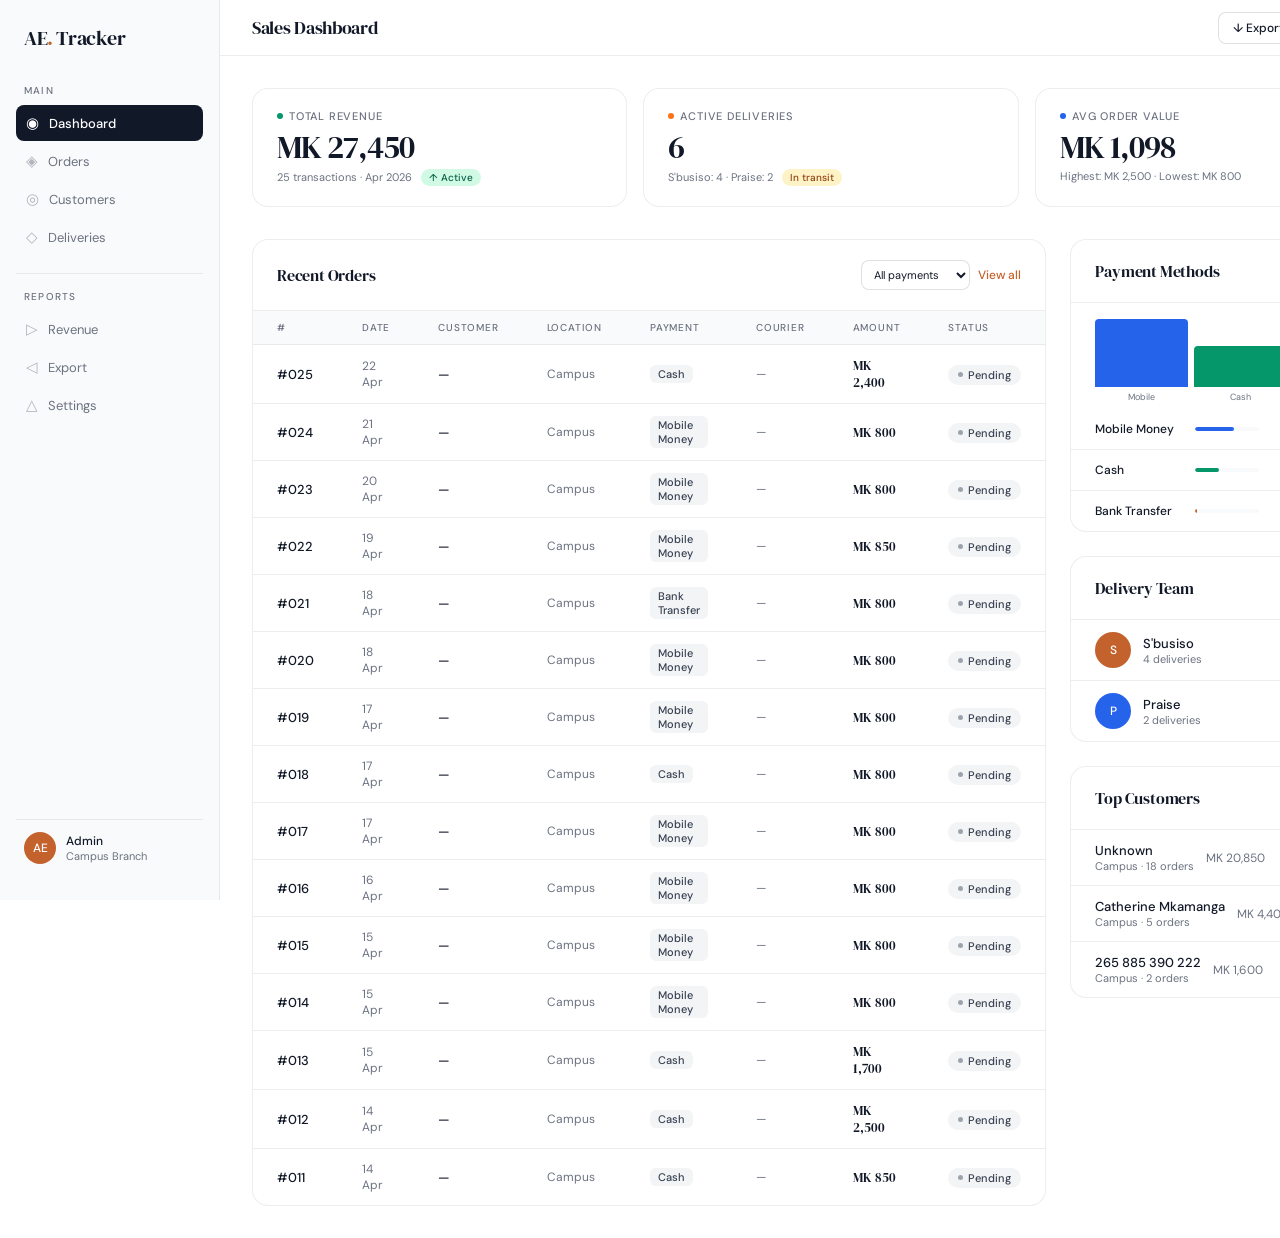
==== AE_Sales_Dashboard.html @ 4b4329ef "Initial commit: AE Tracker sales dashboard with Supabase backend" ====
<!DOCTYPE html>
<html lang="en">
<head>
<meta charset="UTF-8">
<meta name="viewport" content="width=device-width, initial-scale=1.0">
<title>AE Sales Tracker</title>
<link rel="preconnect" href="https://fonts.googleapis.com">
<link href="https://fonts.googleapis.com/css2?family=DM+Serif+Display:ital@0;1&family=DM+Sans:opsz,wght@9..40,300;9..40,400;9..40,500&display=swap" rel="stylesheet">
<style>
  *, *::before, *::after { box-sizing: border-box; margin: 0; padding: 0; }

  :root {
    --bg: #FFFFFF;
    --sidebar: #F9FAFB;
    --surface: #FFFFFF;
    --border: rgba(0,0,0,0.07);
    --border-md: rgba(0,0,0,0.12);
    --text: #111827;
    --muted: #6B7280;
    --accent: #C4622D;
    --success: #059669;
    --warning: #F97316;
    --danger: #DC2626;
    --info: #2563EB;
    --radius: 12px;
    --radius-lg: 16px;
  }

  body {
    font-family: 'DM Sans', sans-serif;
    background: var(--bg);
    color: var(--text);
    display: flex;
    min-height: 100vh;
    font-size: 14px;
  }

  /* SIDEBAR */
  .sidebar {
    width: 220px;
    flex-shrink: 0;
    background: var(--sidebar);
    border-right: 1px solid var(--border);
    display: flex;
    flex-direction: column;
    padding: 1.5rem 1rem;
    position: fixed;
    top: 0; left: 0; bottom: 0;
  }

  .logo {
    font-family: 'DM Serif Display', serif;
    font-size: 20px;
    letter-spacing: -0.4px;
    color: var(--text);
    margin-bottom: 2rem;
    padding: 0 0.5rem;
  }
  .logo span { color: var(--accent); }

  .nav-section {
    font-size: 10px;
    font-weight: 500;
    letter-spacing: 1.2px;
    text-transform: uppercase;
    color: var(--muted);
    padding: 0 0.5rem;
    margin-bottom: 0.5rem;
  }

  .nav-item {
    display: flex;
    align-items: center;
    gap: 10px;
    padding: 8px 10px;
    border-radius: 8px;
    cursor: pointer;
    color: var(--muted);
    font-size: 13px;
    font-weight: 400;
    margin-bottom: 2px;
    transition: all 0.15s;
    text-decoration: none;
  }

  .nav-item:hover { background: rgba(0,0,0,0.04); color: var(--text); }
  .nav-item.active { background: var(--text); color: #fff; font-weight: 500; }
  .nav-item.active .nav-icon { opacity: 1; }
  .nav-icon { opacity: 0.5; font-size: 15px; }

  .nav-divider { height: 1px; background: var(--border); margin: 1rem 0; }

  .sidebar-footer {
    margin-top: auto;
    padding: 0.75rem 0.5rem;
    border-top: 1px solid var(--border);
    display: flex;
    align-items: center;
    gap: 10px;
    cursor: pointer;
  }

  .avatar {
    width: 32px; height: 32px;
    background: var(--accent);
    border-radius: 50%;
    display: flex; align-items: center; justify-content: center;
    font-size: 12px; font-weight: 500; color: #fff;
    flex-shrink: 0;
  }

  .avatar-info .name { font-size: 12px; font-weight: 500; }
  .avatar-info .role { font-size: 11px; color: var(--muted); }

  /* MAIN */
  .main {
    margin-left: 220px;
    flex: 1;
    display: flex;
    flex-direction: column;
  }

  .topbar {
    height: 56px;
    border-bottom: 1px solid var(--border);
    display: flex;
    align-items: center;
    justify-content: space-between;
    padding: 0 2rem;
    position: sticky;
    top: 0;
    background: var(--bg);
    z-index: 10;
  }

  .topbar-title {
    font-family: 'DM Serif Display', serif;
    font-size: 18px;
    letter-spacing: -0.3px;
  }

  .topbar-right {
    display: flex;
    align-items: center;
    gap: 10px;
  }

  .btn {
    display: inline-flex;
    align-items: center;
    gap: 6px;
    padding: 7px 14px;
    border-radius: 8px;
    font-family: 'DM Sans', sans-serif;
    font-size: 12px;
    font-weight: 500;
    cursor: pointer;
    border: 1px solid var(--border-md);
    background: var(--bg);
    color: var(--text);
    transition: all 0.15s;
  }

  .btn:hover { background: var(--sidebar); }

  .btn-primary {
    background: var(--text);
    color: #fff;
    border-color: var(--text);
  }

  .btn-primary:hover { background: #1f2937; }

  .content { padding: 2rem; }

  /* METRIC CARDS */
  .metric-grid {
    display: grid;
    grid-template-columns: repeat(3, 1fr);
    gap: 1rem;
    margin-bottom: 2rem;
  }

  .metric-card {
    background: var(--surface);
    border: 1px solid var(--border);
    border-radius: var(--radius-lg);
    padding: 1.25rem 1.5rem;
    transition: border-color 0.2s;
  }

  .metric-card:hover { border-color: var(--border-md); }

  .metric-label {
    font-size: 11px;
    font-weight: 500;
    letter-spacing: 0.8px;
    text-transform: uppercase;
    color: var(--muted);
    margin-bottom: 0.5rem;
    display: flex;
    align-items: center;
    gap: 6px;
  }

  .metric-label .dot {
    width: 6px; height: 6px;
    border-radius: 50%;
  }

  .metric-value {
    font-family: 'DM Serif Display', serif;
    font-size: 32px;
    letter-spacing: -1px;
    color: var(--text);
    line-height: 1;
    margin-bottom: 0.4rem;
  }

  .metric-sub {
    font-size: 11px;
    color: var(--muted);
  }

  .metric-badge {
    display: inline-flex;
    align-items: center;
    gap: 3px;
    padding: 2px 8px;
    border-radius: 999px;
    font-size: 10px;
    font-weight: 500;
    margin-left: 6px;
  }

  .badge-up { background: #D1FAE5; color: #065F46; }
  .badge-warn { background: #FEF3C7; color: #92400E; }

  /* GRID LAYOUT */
  .dashboard-grid {
    display: grid;
    grid-template-columns: 1fr 340px;
    gap: 1.5rem;
  }

  /* SECTION CARD */
  .section-card {
    background: var(--surface);
    border: 1px solid var(--border);
    border-radius: var(--radius-lg);
    overflow: hidden;
  }

  .section-header {
    display: flex;
    align-items: center;
    justify-content: space-between;
    padding: 1.25rem 1.5rem;
    border-bottom: 1px solid var(--border);
  }

  .section-title {
    font-family: 'DM Serif Display', serif;
    font-size: 16px;
    letter-spacing: -0.2px;
  }

  .section-action {
    font-size: 12px;
    color: var(--accent);
    cursor: pointer;
    font-weight: 500;
  }

  /* STATUS BADGE */
  .status {
    display: inline-flex;
    align-items: center;
    gap: 5px;
    padding: 3px 10px;
    border-radius: 999px;
    font-size: 11px;
    font-weight: 500;
  }

  .status-dot { width: 5px; height: 5px; border-radius: 50%; }

  .status-delivered { background: #D1FAE5; color: #065F46; }
  .status-delivered .status-dot { background: #059669; }
  .status-transit { background: #FEF3C7; color: #92400E; }
  .status-transit .status-dot { background: #F97316; animation: blink 1.5s infinite; }
  .status-pending { background: #F3F4F6; color: #374151; }
  .status-pending .status-dot { background: #9CA3AF; }

  @keyframes blink { 0%,100%{opacity:1} 50%{opacity:0.3} }

  /* ORDER TABLE */
  .order-table { width: 100%; border-collapse: collapse; }

  .order-table th {
    text-align: left;
    font-size: 10px;
    font-weight: 500;
    letter-spacing: 0.8px;
    text-transform: uppercase;
    color: var(--muted);
    padding: 10px 1.5rem;
    border-bottom: 1px solid var(--border);
    background: var(--sidebar);
  }

  .order-table td {
    padding: 12px 1.5rem;
    border-bottom: 1px solid var(--border);
    font-size: 13px;
    color: var(--text);
  }

  .order-table tr:last-child td { border-bottom: none; }
  .order-table tr:hover td { background: #FAFAFA; }

  .order-no { font-weight: 500; color: var(--muted); font-size: 12px; }
  .order-customer { font-weight: 500; }
  .order-amount { font-family: 'DM Serif Display', serif; font-size: 15px; }

  .payment-pill {
    display: inline-flex;
    align-items: center;
    gap: 4px;
    padding: 2px 8px;
    border-radius: 6px;
    font-size: 11px;
    font-weight: 500;
    background: #F3F4F6;
    color: #374151;
  }

  /* RIGHT COLUMN */
  .right-col { display: flex; flex-direction: column; gap: 1.5rem; }

  /* PAYMENT BREAKDOWN */
  .payment-row {
    display: flex;
    align-items: center;
    padding: 12px 1.5rem;
    border-bottom: 1px solid var(--border);
    gap: 10px;
  }
  .payment-row:last-child { border-bottom: none; }

  .payment-bar-wrap { flex: 1; height: 4px; background: var(--sidebar); border-radius: 2px; overflow: hidden; }
  .payment-bar { height: 100%; border-radius: 2px; transition: width 0.6s ease; }

  .payment-method { font-size: 12px; font-weight: 500; min-width: 90px; }
  .payment-pct { font-size: 11px; color: var(--muted); min-width: 36px; text-align: right; }
  .payment-amount { font-size: 12px; font-weight: 500; min-width: 70px; text-align: right; }

  /* DELIVERY TEAM */
  .courier-card {
    display: flex;
    align-items: center;
    gap: 12px;
    padding: 12px 1.5rem;
    border-bottom: 1px solid var(--border);
  }
  .courier-card:last-child { border-bottom: none; }

  .courier-av {
    width: 36px; height: 36px;
    border-radius: 50%;
    display: flex; align-items: center; justify-content: center;
    font-size: 12px; font-weight: 500; color: #fff;
    flex-shrink: 0;
  }

  .courier-name { font-size: 13px; font-weight: 500; }
  .courier-deliveries { font-size: 11px; color: var(--muted); }
  .courier-revenue { font-family: 'DM Serif Display', serif; font-size: 14px; margin-left: auto; }

  /* MINI CHART */
  .chart-area {
    padding: 1.25rem 1.5rem;
  }

  .bar-chart {
    display: flex;
    align-items: flex-end;
    gap: 6px;
    height: 80px;
    margin-bottom: 6px;
  }

  .bar-col { flex: 1; display: flex; flex-direction: column; align-items: center; gap: 4px; }

  .bar {
    width: 100%;
    border-radius: 4px 4px 0 0;
    transition: opacity 0.2s;
    cursor: pointer;
  }
  .bar:hover { opacity: 0.75; }

  .bar-label { font-size: 9px; color: var(--muted); text-align: center; }

  /* SUBSCRIPTION / CUSTOMER SECTION */
  .sub-row {
    display: flex;
    align-items: center;
    gap: 12px;
    padding: 12px 1.5rem;
    border-bottom: 1px solid var(--border);
  }
  .sub-row:last-child { border-bottom: none; }

  .sub-name { font-size: 13px; font-weight: 500; flex: 1; }
  .sub-location { font-size: 11px; color: var(--muted); }
  .sub-count { font-size: 12px; color: var(--muted); min-width: 50px; text-align: right; }

  /* FADE IN */
  .fade { opacity: 0; transform: translateY(10px); animation: fadeIn 0.4s ease forwards; }
  @keyframes fadeIn { to { opacity: 1; transform: none; } }
  .d1 { animation-delay: 0.05s; }
  .d2 { animation-delay: 0.12s; }
  .d3 { animation-delay: 0.2s; }
  .d4 { animation-delay: 0.28s; }
  .d5 { animation-delay: 0.36s; }
  .d6 { animation-delay: 0.44s; }

  /* ADD ORDER MODAL */
  .modal-overlay {
    display: none;
    position: fixed; inset: 0;
    background: rgba(0,0,0,0.3);
    z-index: 100;
    align-items: center;
    justify-content: center;
  }
  .modal-overlay.open { display: flex; }

  .modal {
    background: #fff;
    border-radius: var(--radius-lg);
    width: 420px;
    border: 1px solid var(--border-md);
    overflow: hidden;
  }

  .modal-header {
    padding: 1.25rem 1.5rem;
    border-bottom: 1px solid var(--border);
    display: flex;
    align-items: center;
    justify-content: space-between;
  }

  .modal-title {
    font-family: 'DM Serif Display', serif;
    font-size: 17px;
  }

  .modal-close {
    width: 28px; height: 28px;
    border-radius: 6px;
    border: 1px solid var(--border);
    background: none;
    cursor: pointer;
    display: flex; align-items: center; justify-content: center;
    font-size: 16px;
    color: var(--muted);
  }

  .modal-close:hover { background: var(--sidebar); }

  .modal-body { padding: 1.25rem 1.5rem; display: flex; flex-direction: column; gap: 12px; }

  .form-field { display: flex; flex-direction: column; gap: 5px; }
  .form-label { font-size: 11px; font-weight: 500; color: var(--muted); text-transform: uppercase; letter-spacing: 0.6px; }

  .form-input, .form-select {
    height: 38px;
    border: 1px solid var(--border-md);
    border-radius: 8px;
    padding: 0 12px;
    font-family: 'DM Sans', sans-serif;
    font-size: 13px;
    color: var(--text);
    outline: none;
    transition: border-color 0.15s;
    background: var(--bg);
    width: 100%;
  }

  .form-input:focus, .form-select:focus { border-color: var(--accent); }

  .modal-footer {
    padding: 1rem 1.5rem;
    border-top: 1px solid var(--border);
    display: flex;
    gap: 8px;
    justify-content: flex-end;
  }

  .toast {
    position: fixed;
    bottom: 1.5rem; right: 1.5rem;
    background: var(--text);
    color: #fff;
    padding: 10px 16px;
    border-radius: 8px;
    font-size: 13px;
    font-weight: 500;
    z-index: 200;
    opacity: 0;
    transform: translateY(8px);
    transition: all 0.2s;
    pointer-events: none;
  }
  .toast.show { opacity: 1; transform: none; }
</style>
</head>
<body>

<!-- SIDEBAR -->
<aside class="sidebar">
  <div class="logo">AE<span>.</span> Tracker</div>

  <div class="nav-section">Main</div>
  <a class="nav-item active" href="#">
    <span class="nav-icon">◉</span> Dashboard
  </a>
  <a class="nav-item" href="#">
    <span class="nav-icon">◈</span> Orders
  </a>
  <a class="nav-item" href="#">
    <span class="nav-icon">◎</span> Customers
  </a>
  <a class="nav-item" href="#">
    <span class="nav-icon">◇</span> Deliveries
  </a>

  <div class="nav-divider"></div>

  <div class="nav-section">Reports</div>
  <a class="nav-item" href="#">
    <span class="nav-icon">▷</span> Revenue
  </a>
  <a class="nav-item" href="#">
    <span class="nav-icon">◁</span> Export
  </a>
  <a class="nav-item" href="#">
    <span class="nav-icon">△</span> Settings
  </a>

  <div class="sidebar-footer">
    <div class="avatar">AE</div>
    <div class="avatar-info">
      <div class="name">Admin</div>
      <div class="role">Campus Branch</div>
    </div>
  </div>
</aside>

<!-- MAIN -->
<main class="main">
  <header class="topbar">
    <div class="topbar-title">Sales Dashboard</div>
    <div class="topbar-right">
      <button class="btn" onclick="exportData()">↓ Export</button>
      <button class="btn btn-primary" onclick="openModal()">+ New Order</button>
    </div>
  </header>

  <div class="content">

    <!-- METRICS -->
    <div class="metric-grid">
      <div class="metric-card fade d1">
        <div class="metric-label"><span class="dot" style="background:#059669"></span>Total Revenue</div>
        <div class="metric-value">MK 27,450</div>
        <div class="metric-sub">25 transactions · Apr 2026 <span class="metric-badge badge-up">↑ Active</span></div>
      </div>
      <div class="metric-card fade d2">
        <div class="metric-label"><span class="dot" style="background:#F97316"></span>Active Deliveries</div>
        <div class="metric-value">6</div>
        <div class="metric-sub">S'busiso: 4 · Praise: 2 <span class="metric-badge badge-warn">In transit</span></div>
      </div>
      <div class="metric-card fade d3">
        <div class="metric-label"><span class="dot" style="background:#2563EB"></span>Avg Order Value</div>
        <div class="metric-value">MK 1,098</div>
        <div class="metric-sub">Highest: MK 2,500 · Lowest: MK 800</div>
      </div>
    </div>

    <!-- DASHBOARD GRID -->
    <div class="dashboard-grid">

      <!-- LEFT: ORDER FEED -->
      <div>
        <div class="section-card fade d4">
          <div class="section-header">
            <div class="section-title">Recent Orders</div>
            <div style="display:flex;gap:8px;align-items:center;">
              <select class="form-select" style="height:30px;font-size:11px;padding:0 8px;width:auto;" onchange="filterOrders(this.value)">
                <option value="all">All payments</option>
                <option value="Mobile Money">Mobile Money</option>
                <option value="Cash">Cash</option>
                <option value="Bank Transfer">Bank Transfer</option>
              </select>
              <span class="section-action">View all</span>
            </div>
          </div>
          <table class="order-table" id="orderTable">
            <thead>
              <tr>
                <th>#</th>
                <th>Date</th>
                <th>Customer</th>
                <th>Location</th>
                <th>Payment</th>
                <th>Courier</th>
                <th>Amount</th>
                <th>Status</th>
              </tr>
            </thead>
            <tbody id="orderBody"></tbody>
          </table>
        </div>
      </div>

      <!-- RIGHT COLUMN -->
      <div class="right-col">

        <!-- PAYMENT BREAKDOWN -->
        <div class="section-card fade d5">
          <div class="section-header">
            <div class="section-title">Payment Methods</div>
          </div>
          <div class="chart-area" style="padding-bottom:0">
            <div class="bar-chart" id="barChart"></div>
          </div>
          <div id="paymentRows"></div>
        </div>

        <!-- DELIVERY TEAM -->
        <div class="section-card fade d6">
          <div class="section-header">
            <div class="section-title">Delivery Team</div>
          </div>
          <div id="courierList"></div>
        </div>

        <!-- TOP CUSTOMERS -->
        <div class="section-card fade d6">
          <div class="section-header">
            <div class="section-title">Top Customers</div>
          </div>
          <div id="customerList"></div>
        </div>

      </div>
    </div>
  </div>
</main>

<!-- ADD ORDER MODAL -->
<div class="modal-overlay" id="modalOverlay" onclick="if(event.target===this)closeModal()">
  <div class="modal">
    <div class="modal-header">
      <div class="modal-title">New Order</div>
      <button class="modal-close" onclick="closeModal()">×</button>
    </div>
    <div class="modal-body">
      <div style="display:grid;grid-template-columns:1fr 1fr;gap:12px;">
        <div class="form-field">
          <label class="form-label">Customer Name</label>
          <input class="form-input" id="f-customer" placeholder="Full name" />
        </div>
        <div class="form-field">
          <label class="form-label">Phone</label>
          <input class="form-input" id="f-phone" placeholder="265 8XX XXX XXX" />
        </div>
      </div>
      <div style="display:grid;grid-template-columns:1fr 1fr;gap:12px;">
        <div class="form-field">
          <label class="form-label">Amount (MK)</label>
          <input class="form-input" id="f-amount" type="number" placeholder="0" />
        </div>
        <div class="form-field">
          <label class="form-label">Payment Method</label>
          <select class="form-select" id="f-payment">
            <option>Mobile Money</option>
            <option>Cash</option>
            <option>Bank Transfer</option>
          </select>
        </div>
      </div>
      <div style="display:grid;grid-template-columns:1fr 1fr;gap:12px;">
        <div class="form-field">
          <label class="form-label">Location</label>
          <input class="form-input" id="f-location" value="Campus" />
        </div>
        <div class="form-field">
          <label class="form-label">Courier</label>
          <select class="form-select" id="f-courier">
            <option>S'busiso</option>
            <option>Praise</option>
            <option>Peter Kalua</option>
          </select>
        </div>
      </div>
      <div class="form-field">
        <label class="form-label">Notes (optional)</label>
        <input class="form-input" id="f-notes" placeholder="Any delivery notes..." />
      </div>
    </div>
    <div class="modal-footer">
      <button class="btn" onclick="closeModal()">Cancel</button>
      <button class="btn btn-primary" onclick="submitOrder()">Add Order</button>
    </div>
  </div>
</div>

<div class="toast" id="toast"></div>

<script>
const RAW_ORDERS = [
  {no:1, date:'07 Apr',customer:'—',phone:'—',location:'Campus',payment:'Mobile Money',courier:"S'busiso",amount:2100,status:'delivered'},
  {no:2, date:'08 Apr',customer:'—',phone:'265 885 390 222',location:'Campus',payment:'Mobile Money',courier:"S'busiso",amount:800,status:'delivered'},
  {no:3, date:'08 Apr',customer:'Catherine Mkamanga',phone:'—',location:'Campus',payment:'Mobile Money',courier:"S'busiso",amount:800,status:'delivered'},
  {no:4, date:'08 Apr',customer:'—',phone:'—',location:'Campus',payment:'Mobile Money',courier:"S'busiso",amount:850,status:'delivered'},
  {no:5, date:'09 Apr',customer:'Catherine Mkamanga',phone:'265 885 390 222',location:'Campus',payment:'Mobile Money',courier:'Praise',amount:900,status:'delivered'},
  {no:6, date:'10 Apr',customer:'Catherine Mkamanga',phone:'265 885 390 222',location:'Campus',payment:'Mobile Money',courier:'Praise',amount:900,status:'delivered'},
  {no:7, date:'12 Apr',customer:'Catherine Mkamanga',phone:'265 885 390 222',location:'Campus',payment:'Mobile Money',courier:'—',amount:900,status:'transit'},
  {no:8, date:'13 Apr',customer:'Catherine Mkamanga',phone:'265 885 390 222',location:'Campus',payment:'Mobile Money',courier:'—',amount:900,status:'transit'},
  {no:9, date:'13 Apr',customer:'—',phone:'265 885 390 222',location:'Campus',payment:'Mobile Money',courier:'—',amount:800,status:'transit'},
  {no:10,date:'14 Apr',customer:'—',phone:'—',location:'Campus',payment:'Cash',courier:'—',amount:1600,status:'pending'},
  {no:11,date:'14 Apr',customer:'—',phone:'—',location:'Campus',payment:'Cash',courier:'—',amount:850,status:'pending'},
  {no:12,date:'14 Apr',customer:'—',phone:'—',location:'Campus',payment:'Cash',courier:'—',amount:2500,status:'pending'},
  {no:13,date:'15 Apr',customer:'—',phone:'—',location:'Campus',payment:'Cash',courier:'—',amount:1700,status:'pending'},
  {no:14,date:'15 Apr',customer:'—',phone:'—',location:'Campus',payment:'Mobile Money',courier:'—',amount:800,status:'pending'},
  {no:15,date:'15 Apr',customer:'—',phone:'—',location:'Campus',payment:'Mobile Money',courier:'—',amount:800,status:'pending'},
  {no:16,date:'16 Apr',customer:'—',phone:'—',location:'Campus',payment:'Mobile Money',courier:'—',amount:800,status:'pending'},
  {no:17,date:'17 Apr',customer:'—',phone:'—',location:'Campus',payment:'Mobile Money',courier:'—',amount:800,status:'pending'},
  {no:18,date:'17 Apr',customer:'—',phone:'—',location:'Campus',payment:'Cash',courier:'—',amount:800,status:'pending'},
  {no:19,date:'17 Apr',customer:'—',phone:'—',location:'Campus',payment:'Mobile Money',courier:'—',amount:800,status:'pending'},
  {no:20,date:'18 Apr',customer:'—',phone:'—',location:'Campus',payment:'Mobile Money',courier:'—',amount:800,status:'pending'},
  {no:21,date:'18 Apr',customer:'—',phone:'—',location:'Campus',payment:'Bank Transfer',courier:'—',amount:800,status:'pending'},
  {no:22,date:'19 Apr',customer:'—',phone:'—',location:'Campus',payment:'Mobile Money',courier:'—',amount:850,status:'pending'},
  {no:23,date:'20 Apr',customer:'—',phone:'—',location:'Campus',payment:'Mobile Money',courier:'—',amount:800,status:'pending'},
  {no:24,date:'21 Apr',customer:'—',phone:'—',location:'Campus',payment:'Mobile Money',courier:'—',amount:800,status:'pending'},
  {no:25,date:'22 Apr',customer:'—',phone:'—',location:'Campus',payment:'Cash',courier:'—',amount:2400,status:'pending'},
];

let orders = [...RAW_ORDERS];
let filterVal = 'all';

function statusBadge(s) {
  if (s === 'delivered') return '<span class="status status-delivered"><span class="status-dot"></span>Delivered</span>';
  if (s === 'transit')   return '<span class="status status-transit"><span class="status-dot"></span>In Transit</span>';
  return '<span class="status status-pending"><span class="status-dot"></span>Pending</span>';
}

function renderOrders() {
  const filtered = filterVal === 'all' ? orders : orders.filter(o => o.payment === filterVal);
  const tbody = document.getElementById('orderBody');
  tbody.innerHTML = filtered.slice(-15).reverse().map(o => `
    <tr>
      <td class="order-no">#${String(o.no).padStart(3,'0')}</td>
      <td style="color:var(--muted);font-size:12px">${o.date}</td>
      <td class="order-customer">${o.customer}</td>
      <td style="font-size:12px;color:var(--muted)">${o.location}</td>
      <td><span class="payment-pill">${o.payment}</span></td>
      <td style="font-size:12px;color:var(--muted)">${o.courier}</td>
      <td class="order-amount">MK ${o.amount.toLocaleString()}</td>
      <td>${statusBadge(o.status)}</td>
    </tr>
  `).join('');
}

function filterOrders(val) {
  filterVal = val;
  renderOrders();
}

function renderPayments() {
  const methods = {};
  orders.forEach(o => { methods[o.payment] = (methods[o.payment]||0) + o.amount; });
  const total = Object.values(methods).reduce((a,b)=>a+b,0);
  const colors = { 'Mobile Money': '#2563EB', 'Cash': '#059669', 'Bank Transfer': '#C4622D' };
  const sorted = Object.entries(methods).sort((a,b)=>b[1]-a[1]);

  const maxVal = Math.max(...sorted.map(([,v])=>v));
  const chart = document.getElementById('barChart');
  chart.innerHTML = sorted.map(([m, v]) => `
    <div class="bar-col">
      <div class="bar" style="height:${Math.round((v/maxVal)*68)}px;background:${colors[m]||'#9CA3AF'}" title="${m}: MK ${v.toLocaleString()}"></div>
      <div class="bar-label">${m.split(' ')[0]}</div>
    </div>
  `).join('');

  const rows = document.getElementById('paymentRows');
  rows.innerHTML = sorted.map(([m, v]) => {
    const pct = Math.round((v/total)*100);
    return `
    <div class="payment-row">
      <div class="payment-method">${m}</div>
      <div class="payment-bar-wrap"><div class="payment-bar" style="width:${pct}%;background:${colors[m]||'#9CA3AF'}"></div></div>
      <div class="payment-pct">${pct}%</div>
      <div class="payment-amount">MK ${v.toLocaleString()}</div>
    </div>`;
  }).join('');
}

function renderCouriers() {
  const couriers = {};
  orders.forEach(o => {
    if (o.courier !== '—') {
      if (!couriers[o.courier]) couriers[o.courier] = { deliveries: 0, revenue: 0 };
      couriers[o.courier].deliveries++;
      couriers[o.courier].revenue += o.amount;
    }
  });
  const avColors = ["#C4622D","#2563EB","#059669","#7C3AED"];
  const list = document.getElementById('courierList');
  const sorted = Object.entries(couriers).sort((a,b)=>b[1].deliveries-a[1].deliveries);
  list.innerHTML = sorted.map(([name, data], i) => `
    <div class="courier-card">
      <div class="courier-av" style="background:${avColors[i%avColors.length]}">${name.split(' ').map(w=>w[0]).join('').slice(0,2)}</div>
      <div>
        <div class="courier-name">${name}</div>
        <div class="courier-deliveries">${data.deliveries} deliveries</div>
      </div>
      <div class="courier-revenue">MK ${data.revenue.toLocaleString()}</div>
    </div>
  `).join('');
}

function renderCustomers() {
  const customers = {};
  orders.forEach(o => {
    const key = o.customer === '—' ? (o.phone !== '—' ? o.phone : 'Unknown') : o.customer;
    if (!customers[key]) customers[key] = { orders: 0, total: 0 };
    customers[key].orders++;
    customers[key].total += o.amount;
  });
  const sorted = Object.entries(customers).sort((a,b)=>b[1].total-a[1].total).slice(0,5);
  const list = document.getElementById('customerList');
  list.innerHTML = sorted.map(([name, data]) => `
    <div class="sub-row">
      <div>
        <div class="sub-name">${name}</div>
        <div class="sub-location">Campus · ${data.orders} order${data.orders>1?'s':''}</div>
      </div>
      <div class="sub-count">MK ${data.total.toLocaleString()}</div>
    </div>
  `).join('');
}

function openModal() { document.getElementById('modalOverlay').classList.add('open'); }
function closeModal() { document.getElementById('modalOverlay').classList.remove('open'); }

function submitOrder() {
  const customer = document.getElementById('f-customer').value || '—';
  const phone = document.getElementById('f-phone').value || '—';
  const amount = parseInt(document.getElementById('f-amount').value) || 0;
  const payment = document.getElementById('f-payment').value;
  const location = document.getElementById('f-location').value || 'Campus';
  const courier = document.getElementById('f-courier').value;

  if (!amount) { showToast('Please enter an amount'); return; }

  const now = new Date();
  const date = now.toLocaleDateString('en-GB',{day:'2-digit',month:'short'});
  const newOrder = {
    no: orders.length + 1,
    date, customer, phone, location, payment, courier, amount, status: 'transit'
  };
  orders.push(newOrder);
  renderOrders();
  renderPayments();
  renderCouriers();
  renderCustomers();
  closeModal();
  showToast('Order #' + String(newOrder.no).padStart(3,'0') + ' added successfully');

  ['f-customer','f-phone','f-amount','f-notes'].forEach(id => document.getElementById(id).value='');
}

function showToast(msg) {
  const t = document.getElementById('toast');
  t.textContent = msg;
  t.classList.add('show');
  setTimeout(() => t.classList.remove('show'), 2800);
}

function exportData() {
  const rows = [['No','Date','Customer','Phone','Location','Payment','Courier','Amount','Status']];
  orders.forEach(o => rows.push([o.no,o.date,o.customer,o.phone,o.location,o.payment,o.courier,o.amount,o.status]));
  const csv = rows.map(r=>r.join(',')).join('\n');
  const blob = new Blob([csv], {type:'text/csv'});
  const a = document.createElement('a');
  a.href = URL.createObjectURL(blob);
  a.download = 'AE_Sales_Export.csv';
  a.click();
  showToast('Exported as CSV');
}

renderOrders();
renderPayments();
renderCouriers();
renderCustomers();
</script>
</body>
</html>
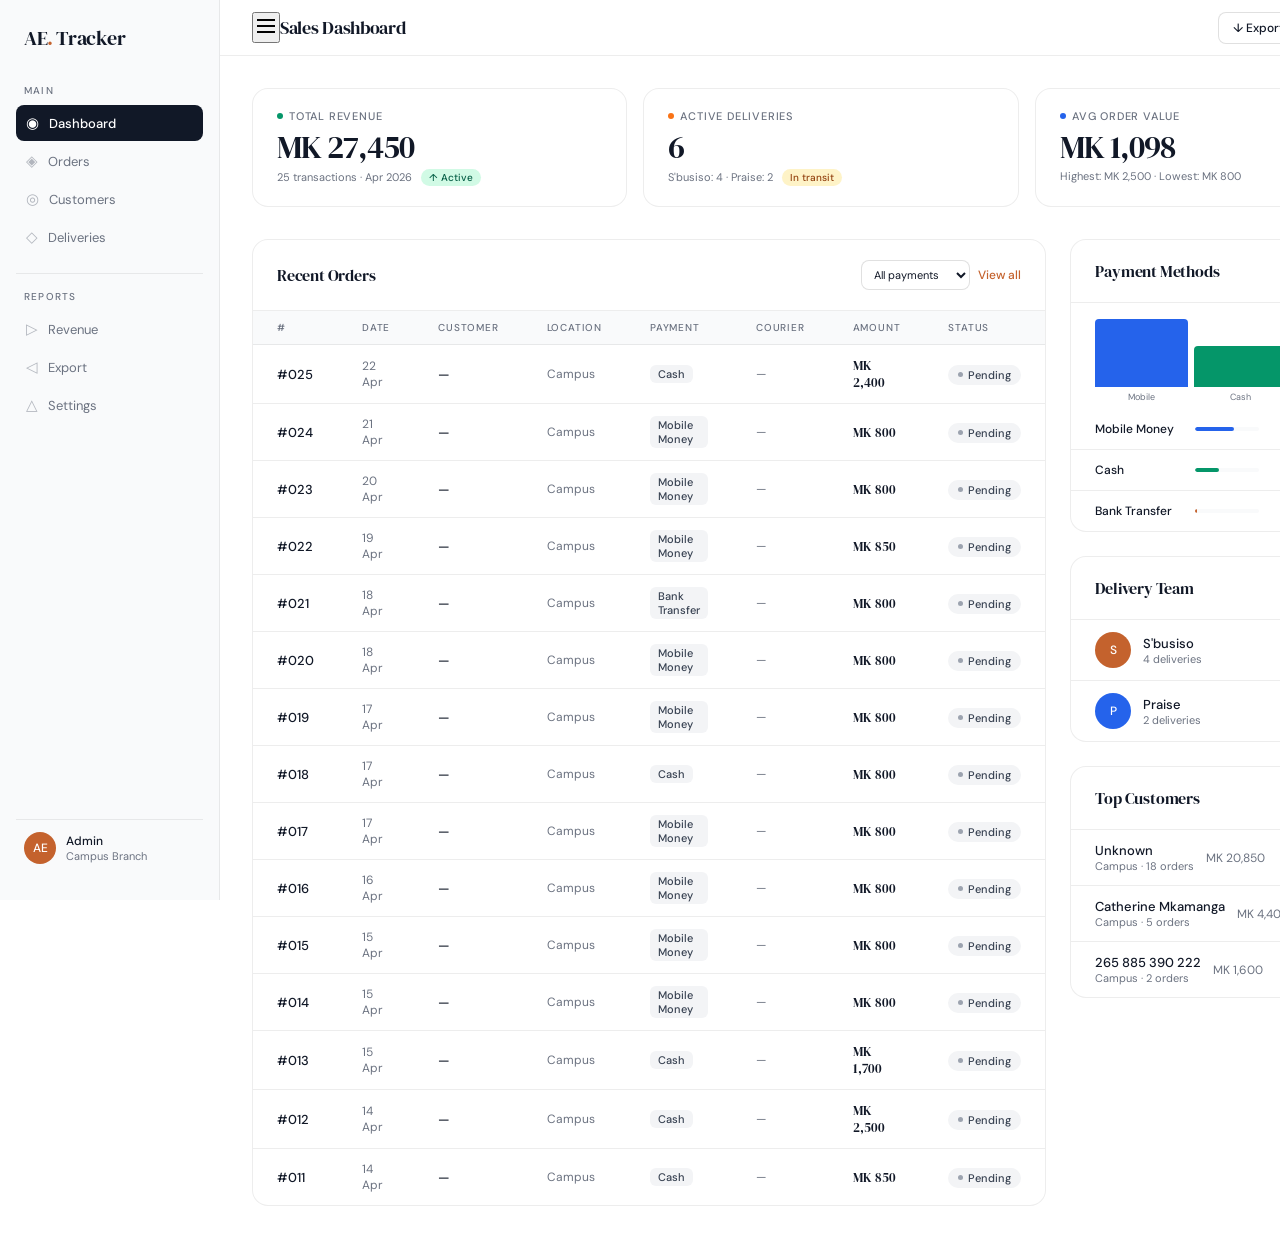
==== commit 8b07a950: "Migrate from localStorage to Supabase REST API: restructure all HTML files to global-scope functions" ====
--- a/AE_Sales_Dashboard.html
+++ b/AE_Sales_Dashboard.html
@@ -520,8 +520,9 @@
 </head>
 <body>
 
-<!-- SIDEBAR -->
-<aside class="sidebar">
+<!-- SIDEBAR -->
+  <div class="sidebar-overlay" id="sidebarOverlay" onclick="toggleSidebar()"></div>
+  <aside class="sidebar">
   <div class="logo">AE<span>.</span> Tracker</div>
 
   <div class="nav-section">Main</div>
@@ -562,8 +563,13 @@
 
 <!-- MAIN -->
 <main class="main">
-  <header class="topbar">
-    <div class="topbar-title">Sales Dashboard</div>
+  <header class="topbar">
+      <div class="topbar-left" style="display:flex;align-items:center;">
+        <button class="mobile-menu-btn" onclick="toggleSidebar()">
+          <svg width="24" height="24" viewBox="0 0 24 24" fill="none" stroke="currentColor" stroke-width="2"><line x1="3" y1="12" x2="21" y2="12"/><line x1="3" y1="6" x2="21" y2="6"/><line x1="3" y1="18" x2="21" y2="18"/></svg>
+        </button>
+        <div class="topbar-title">Sales Dashboard</div>
+      </div>
     <div class="topbar-right">
       <button class="btn" onclick="exportData()">↓ Export</button>
       <button class="btn btn-primary" onclick="openModal()">+ New Order</button>
